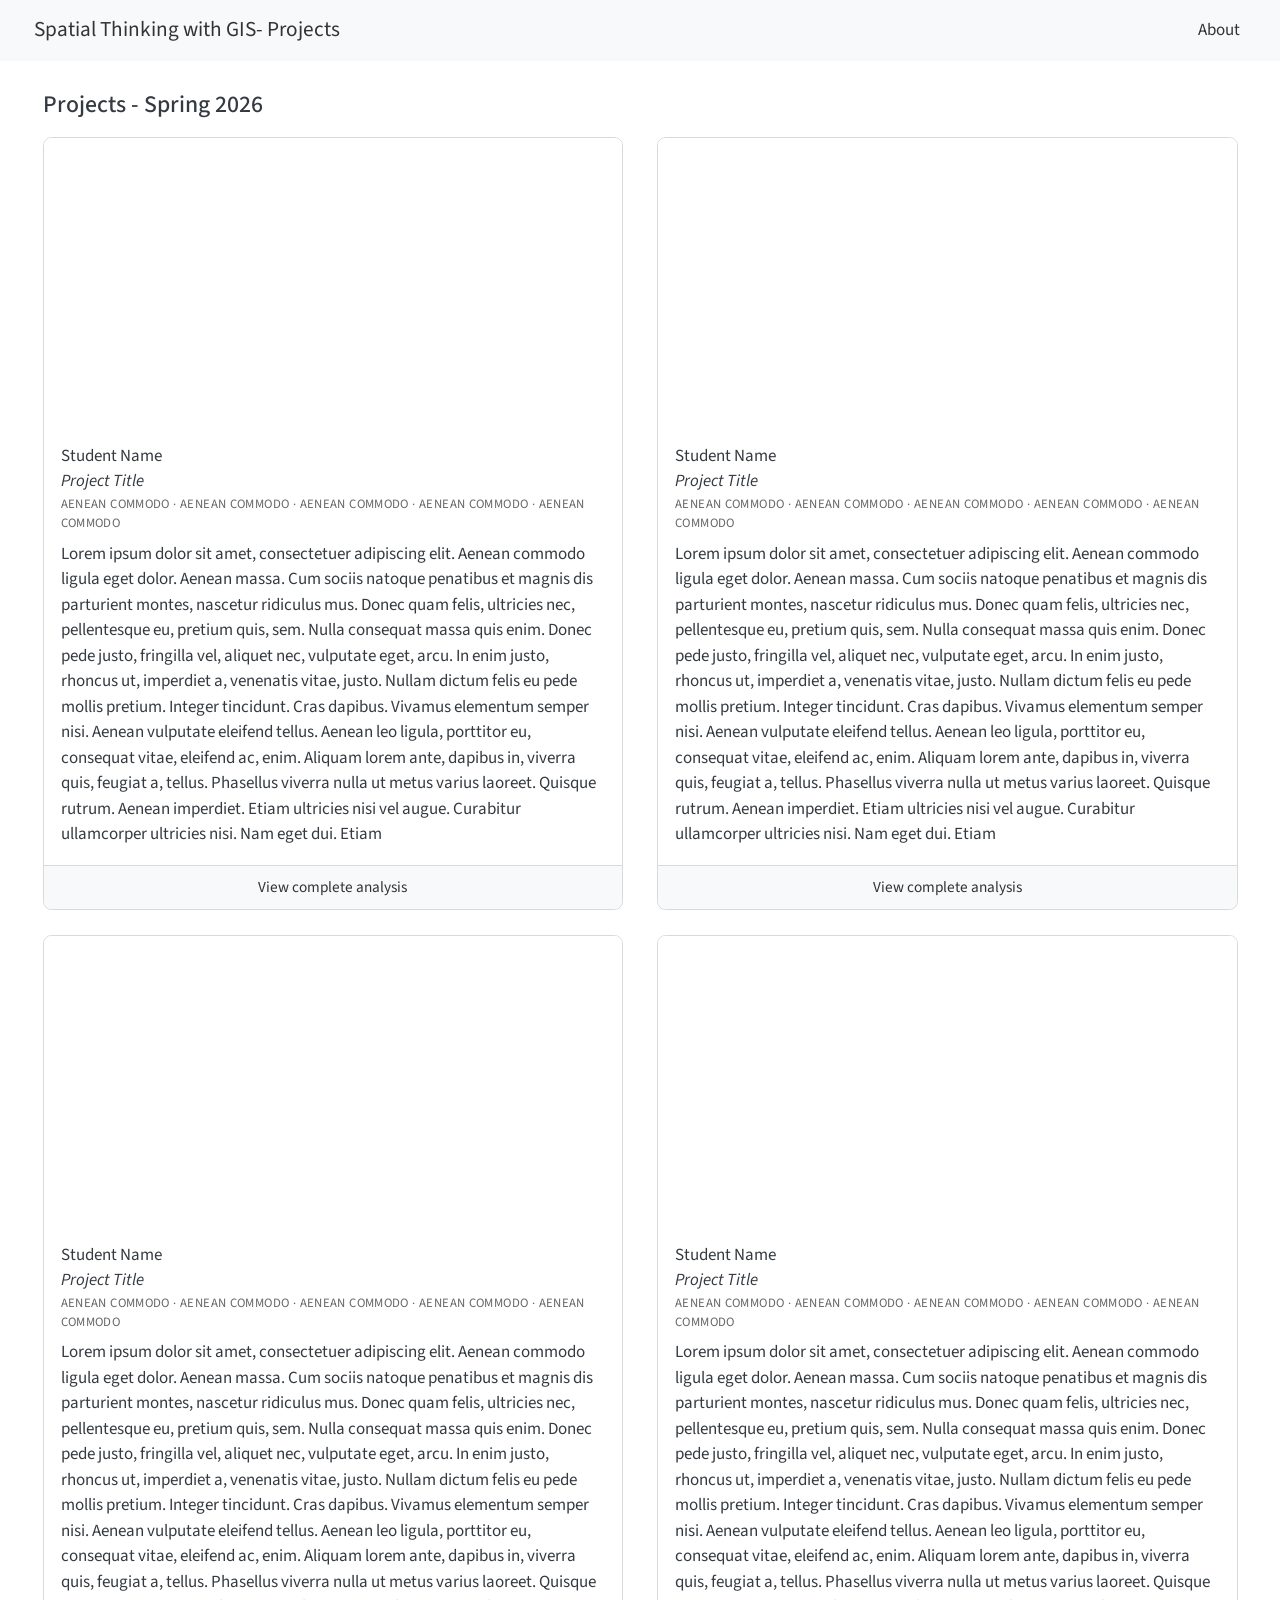
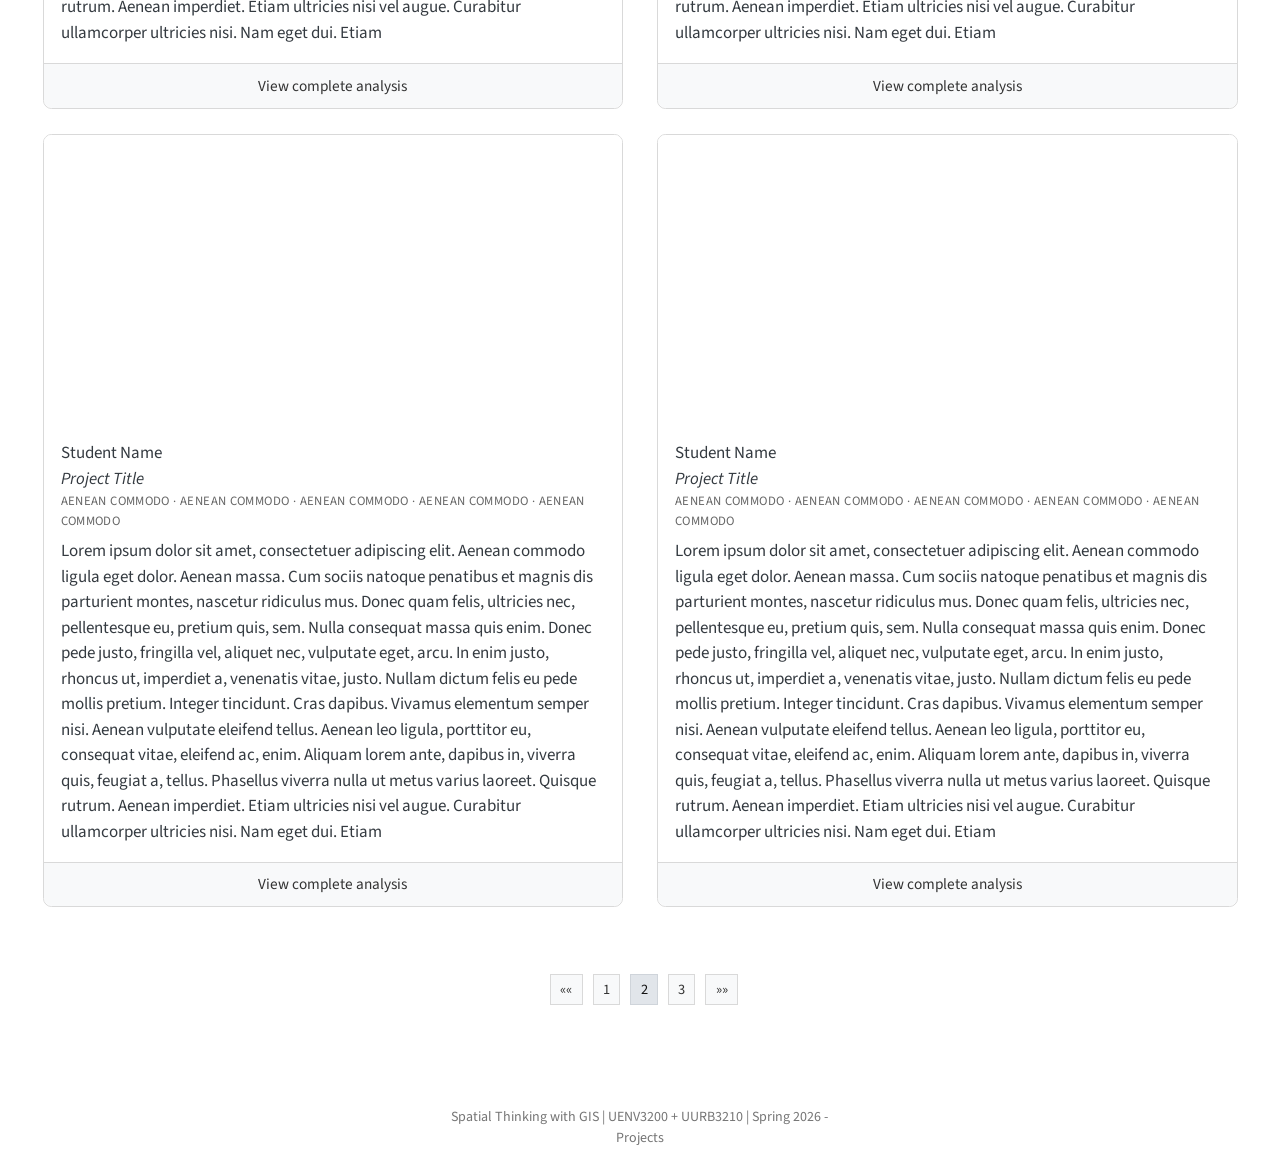
==== page2.html @ 27c15e5c "Add student project website and assets" ====
<!DOCTYPE html>
<html xmlns="http://www.w3.org/1999/xhtml" lang="en" xml:lang="en"><head>

<meta charset="utf-8">
<meta name="generator" content="quarto-1.8.25">

<meta name="viewport" content="width=device-width, initial-scale=1.0, user-scalable=yes">


<title>Projects - Spring 2026 – Spatial Thinking with GIS - Projects</title>
<style>
code{white-space: pre-wrap;}
span.smallcaps{font-variant: small-caps;}
div.columns{display: flex; gap: min(4vw, 1.5em);}
div.column{flex: auto; overflow-x: auto;}
div.hanging-indent{margin-left: 1.5em; text-indent: -1.5em;}
ul.task-list{list-style: none;}
ul.task-list li input[type="checkbox"] {
  width: 0.8em;
  margin: 0 0.8em 0.2em -1em; /* quarto-specific, see https://github.com/quarto-dev/quarto-cli/issues/4556 */ 
  vertical-align: middle;
}
</style>


<script src="site_libs/quarto-nav/quarto-nav.js"></script>
<script src="site_libs/quarto-nav/headroom.min.js"></script>
<script src="site_libs/clipboard/clipboard.min.js"></script>
<script src="site_libs/quarto-html/quarto.js" type="module"></script>
<script src="site_libs/quarto-html/tabsets/tabsets.js" type="module"></script>
<script src="site_libs/quarto-html/axe/axe-check.js" type="module"></script>
<script src="site_libs/quarto-html/popper.min.js"></script>
<script src="site_libs/quarto-html/tippy.umd.min.js"></script>
<link href="site_libs/quarto-html/tippy.css" rel="stylesheet">
<link href="site_libs/quarto-html/quarto-syntax-highlighting-7b89279ff1a6dce999919e0e67d4d9ec.css" rel="stylesheet" id="quarto-text-highlighting-styles">
<script src="site_libs/bootstrap/bootstrap.min.js"></script>
<link href="site_libs/bootstrap/bootstrap-icons.css" rel="stylesheet">
<link href="site_libs/bootstrap/bootstrap-366e102aa5eaf2e93cb30a6a8b98bb71.min.css" rel="stylesheet" append-hash="true" id="quarto-bootstrap" data-mode="light">
<script id="quarto-search-options" type="application/json">{
  "language": {
    "search-no-results-text": "No results",
    "search-matching-documents-text": "matching documents",
    "search-copy-link-title": "Copy link to search",
    "search-hide-matches-text": "Hide additional matches",
    "search-more-match-text": "more match in this document",
    "search-more-matches-text": "more matches in this document",
    "search-clear-button-title": "Clear",
    "search-text-placeholder": "",
    "search-detached-cancel-button-title": "Cancel",
    "search-submit-button-title": "Submit",
    "search-label": "Search"
  }
}</script>
<style>html{ scroll-behavior: smooth; }</style>


<link rel="stylesheet" href="styles.css">
</head>

<body class="nav-fixed quarto-light">

<div id="quarto-search-results"></div>
  <header id="quarto-header" class="headroom fixed-top">
    <nav class="navbar navbar-expand-lg " data-bs-theme="dark">
      <div class="navbar-container container-fluid">
      <div class="navbar-brand-container mx-auto">
    <a href="./index.html" class="navbar-brand navbar-brand-logo">
    </a>
    <a class="navbar-brand" href="./index.html">
    <span class="navbar-title">Spatial Thinking with GIS- Projects</span>
    </a>
  </div>
          <button class="navbar-toggler" type="button" data-bs-toggle="collapse" data-bs-target="#navbarCollapse" aria-controls="navbarCollapse" role="menu" aria-expanded="false" aria-label="Toggle navigation" onclick="if (window.quartoToggleHeadroom) { window.quartoToggleHeadroom(); }">
  <span class="navbar-toggler-icon"></span>
</button>
          <div class="collapse navbar-collapse" id="navbarCollapse">
            <ul class="navbar-nav navbar-nav-scroll me-auto">
</ul>
            <ul class="navbar-nav navbar-nav-scroll ms-auto">
  <li class="nav-item">
    <a class="nav-link" href="https://courses.newschool.edu/courses/UENV3200/"> 
<span class="menu-text">About</span></a>
  </li>  
</ul>
          </div> <!-- /navcollapse -->
            <div class="quarto-navbar-tools">
</div>
      </div> <!-- /container-fluid -->
    </nav>
</header>
<!-- content -->
<div id="quarto-content" class="quarto-container page-columns page-rows-contents page-layout-full page-navbar">
<!-- sidebar -->
<!-- margin-sidebar -->
    
<!-- main -->
<main class="content column-page" id="quarto-document-content">

<header id="title-block-header" class="quarto-title-block default">
<div class="quarto-title">
<h1 class="title">Projects - Spring 2026</h1>
</div>



<div class="quarto-title-meta column-page">

    
  
    
  </div>
  


</header>


<div class="projects-grid">
  <div class="row">

<div class="col-6">
  <div class="card">
    <img src="img/placeholder.png" class="card-img-top" alt="Project thumbnail">

<div class="card-body">
  <div class="card-header-text">
    <div class="card-student">Student Name</div>
    <div class="card-project-title">
      <em>Project Title</em>
    </div>
  </div>

  <!-- Micro-tags -->
  <div class="card-tags">
  Aenean commodo · Aenean commodo · Aenean commodo · Aenean commodo · Aenean commodo
  </div>

  <p class="card-text">
Lorem ipsum dolor sit amet, consectetuer adipiscing elit. Aenean commodo ligula eget dolor. Aenean massa. Cum sociis natoque penatibus et magnis dis parturient montes, nascetur ridiculus mus. Donec quam felis, ultricies nec, pellentesque eu, pretium quis, sem. Nulla consequat massa quis enim. Donec pede justo, fringilla vel, aliquet nec, vulputate eget, arcu. In enim justo, rhoncus ut, imperdiet a, venenatis vitae, justo. Nullam dictum felis eu pede mollis pretium. Integer tincidunt. Cras dapibus. Vivamus elementum semper nisi. Aenean vulputate eleifend tellus. Aenean leo ligula, porttitor eu, consequat vitae, eleifend ac, enim. Aliquam lorem ante, dapibus in, viverra quis, feugiat a, tellus. Phasellus viverra nulla ut metus varius laoreet. Quisque rutrum. Aenean imperdiet. Etiam ultricies nisi vel augue. Curabitur ullamcorper ultricies nisi. Nam eget dui. Etiam</p>
</div>

    <!-- Full-width bottom CTA -->
    <a class="card-cta" href="https://google.com/" target="_blank" rel="noopener">
      View complete analysis
    </a>
  </div>
</div>

<div class="col-6">
  <div class="card">
    <img src="img/placeholder.png" class="card-img-top" alt="Project thumbnail">

<div class="card-body">
  <div class="card-header-text">
    <div class="card-student">Student Name</div>
    <div class="card-project-title">
      <em>Project Title</em>
    </div>
  </div>

  <!-- Micro-tags -->
  <div class="card-tags">
  Aenean commodo · Aenean commodo · Aenean commodo · Aenean commodo · Aenean commodo
  </div>

  <p class="card-text">
Lorem ipsum dolor sit amet, consectetuer adipiscing elit. Aenean commodo ligula eget dolor. Aenean massa. Cum sociis natoque penatibus et magnis dis parturient montes, nascetur ridiculus mus. Donec quam felis, ultricies nec, pellentesque eu, pretium quis, sem. Nulla consequat massa quis enim. Donec pede justo, fringilla vel, aliquet nec, vulputate eget, arcu. In enim justo, rhoncus ut, imperdiet a, venenatis vitae, justo. Nullam dictum felis eu pede mollis pretium. Integer tincidunt. Cras dapibus. Vivamus elementum semper nisi. Aenean vulputate eleifend tellus. Aenean leo ligula, porttitor eu, consequat vitae, eleifend ac, enim. Aliquam lorem ante, dapibus in, viverra quis, feugiat a, tellus. Phasellus viverra nulla ut metus varius laoreet. Quisque rutrum. Aenean imperdiet. Etiam ultricies nisi vel augue. Curabitur ullamcorper ultricies nisi. Nam eget dui. Etiam</p>
</div>

    <!-- Full-width bottom CTA -->
    <a class="card-cta" href="https://google.com/" target="_blank" rel="noopener">
      View complete analysis
    </a>
  </div>
</div>

<div class="col-6">
  <div class="card">
    <img src="img/placeholder.png" class="card-img-top" alt="Project thumbnail">

<div class="card-body">
  <div class="card-header-text">
    <div class="card-student">Student Name</div>
    <div class="card-project-title">
      <em>Project Title</em>
    </div>
  </div>

  <!-- Micro-tags -->
  <div class="card-tags">
  Aenean commodo · Aenean commodo · Aenean commodo · Aenean commodo · Aenean commodo
  </div>

  <p class="card-text">
Lorem ipsum dolor sit amet, consectetuer adipiscing elit. Aenean commodo ligula eget dolor. Aenean massa. Cum sociis natoque penatibus et magnis dis parturient montes, nascetur ridiculus mus. Donec quam felis, ultricies nec, pellentesque eu, pretium quis, sem. Nulla consequat massa quis enim. Donec pede justo, fringilla vel, aliquet nec, vulputate eget, arcu. In enim justo, rhoncus ut, imperdiet a, venenatis vitae, justo. Nullam dictum felis eu pede mollis pretium. Integer tincidunt. Cras dapibus. Vivamus elementum semper nisi. Aenean vulputate eleifend tellus. Aenean leo ligula, porttitor eu, consequat vitae, eleifend ac, enim. Aliquam lorem ante, dapibus in, viverra quis, feugiat a, tellus. Phasellus viverra nulla ut metus varius laoreet. Quisque rutrum. Aenean imperdiet. Etiam ultricies nisi vel augue. Curabitur ullamcorper ultricies nisi. Nam eget dui. Etiam</p>
</div>

    <!-- Full-width bottom CTA -->
    <a class="card-cta" href="https://google.com/" target="_blank" rel="noopener">
      View complete analysis
    </a>
  </div>
</div>

<div class="col-6">
  <div class="card">
    <img src="img/placeholder.png" class="card-img-top" alt="Project thumbnail">

<div class="card-body">
  <div class="card-header-text">
    <div class="card-student">Student Name</div>
    <div class="card-project-title">
      <em>Project Title</em>
    </div>
  </div>

  <!-- Micro-tags -->
  <div class="card-tags">
  Aenean commodo · Aenean commodo · Aenean commodo · Aenean commodo · Aenean commodo
  </div>

  <p class="card-text">
Lorem ipsum dolor sit amet, consectetuer adipiscing elit. Aenean commodo ligula eget dolor. Aenean massa. Cum sociis natoque penatibus et magnis dis parturient montes, nascetur ridiculus mus. Donec quam felis, ultricies nec, pellentesque eu, pretium quis, sem. Nulla consequat massa quis enim. Donec pede justo, fringilla vel, aliquet nec, vulputate eget, arcu. In enim justo, rhoncus ut, imperdiet a, venenatis vitae, justo. Nullam dictum felis eu pede mollis pretium. Integer tincidunt. Cras dapibus. Vivamus elementum semper nisi. Aenean vulputate eleifend tellus. Aenean leo ligula, porttitor eu, consequat vitae, eleifend ac, enim. Aliquam lorem ante, dapibus in, viverra quis, feugiat a, tellus. Phasellus viverra nulla ut metus varius laoreet. Quisque rutrum. Aenean imperdiet. Etiam ultricies nisi vel augue. Curabitur ullamcorper ultricies nisi. Nam eget dui. Etiam</p>
</div>

    <!-- Full-width bottom CTA -->
    <a class="card-cta" href="https://google.com/" target="_blank" rel="noopener">
      View complete analysis
    </a>
  </div>
</div>

<div class="col-6">
  <div class="card">
    <img src="img/placeholder.png" class="card-img-top" alt="Project thumbnail">

<div class="card-body">
  <div class="card-header-text">
    <div class="card-student">Student Name</div>
    <div class="card-project-title">
      <em>Project Title</em>
    </div>
  </div>

  <!-- Micro-tags -->
  <div class="card-tags">
  Aenean commodo · Aenean commodo · Aenean commodo · Aenean commodo · Aenean commodo
  </div>

  <p class="card-text">
Lorem ipsum dolor sit amet, consectetuer adipiscing elit. Aenean commodo ligula eget dolor. Aenean massa. Cum sociis natoque penatibus et magnis dis parturient montes, nascetur ridiculus mus. Donec quam felis, ultricies nec, pellentesque eu, pretium quis, sem. Nulla consequat massa quis enim. Donec pede justo, fringilla vel, aliquet nec, vulputate eget, arcu. In enim justo, rhoncus ut, imperdiet a, venenatis vitae, justo. Nullam dictum felis eu pede mollis pretium. Integer tincidunt. Cras dapibus. Vivamus elementum semper nisi. Aenean vulputate eleifend tellus. Aenean leo ligula, porttitor eu, consequat vitae, eleifend ac, enim. Aliquam lorem ante, dapibus in, viverra quis, feugiat a, tellus. Phasellus viverra nulla ut metus varius laoreet. Quisque rutrum. Aenean imperdiet. Etiam ultricies nisi vel augue. Curabitur ullamcorper ultricies nisi. Nam eget dui. Etiam</p>
</div>

    <!-- Full-width bottom CTA -->
    <a class="card-cta" href="https://google.com/" target="_blank" rel="noopener">
      View complete analysis
    </a>
  </div>
</div>

<div class="col-6">
  <div class="card">
    <img src="img/placeholder.png" class="card-img-top" alt="Project thumbnail">

<div class="card-body">
  <div class="card-header-text">
    <div class="card-student">Student Name</div>
    <div class="card-project-title">
      <em>Project Title</em>
    </div>
  </div>

  <!-- Micro-tags -->
  <div class="card-tags">
  Aenean commodo · Aenean commodo · Aenean commodo · Aenean commodo · Aenean commodo
  </div>

  <p class="card-text">
Lorem ipsum dolor sit amet, consectetuer adipiscing elit. Aenean commodo ligula eget dolor. Aenean massa. Cum sociis natoque penatibus et magnis dis parturient montes, nascetur ridiculus mus. Donec quam felis, ultricies nec, pellentesque eu, pretium quis, sem. Nulla consequat massa quis enim. Donec pede justo, fringilla vel, aliquet nec, vulputate eget, arcu. In enim justo, rhoncus ut, imperdiet a, venenatis vitae, justo. Nullam dictum felis eu pede mollis pretium. Integer tincidunt. Cras dapibus. Vivamus elementum semper nisi. Aenean vulputate eleifend tellus. Aenean leo ligula, porttitor eu, consequat vitae, eleifend ac, enim. Aliquam lorem ante, dapibus in, viverra quis, feugiat a, tellus. Phasellus viverra nulla ut metus varius laoreet. Quisque rutrum. Aenean imperdiet. Etiam ultricies nisi vel augue. Curabitur ullamcorper ultricies nisi. Nam eget dui. Etiam</p>
</div>

    <!-- Full-width bottom CTA -->
    <a class="card-cta" href="https://google.com/" target="_blank" rel="noopener">
      View complete analysis
    </a>
  </div>
</div>

  </div>
</div>

<div class="pagination-wrap">
  <nav aria-label="Projects pages">
    <ul class="pagination pagination-sm">
      <li class="page-item">
        <a class="page-link" href="index.html">««</a>
      </li>
      <li class="page-item">
        <a class="page-link" href="index.html">1</a>
      </li>
      <li class="page-item active">
        <span class="page-link">2</span>
      </li>
      <li class="page-item">
        <a class="page-link" href="page3.html">3</a>
      </li>
      <li class="page-item">
        <a class="page-link" href="page3.html">»»</a>
      </li>
    </ul>
  </nav>
</div>





</main> <!-- /main -->
<script id="quarto-html-after-body" type="application/javascript">
  window.document.addEventListener("DOMContentLoaded", function (event) {
    const isCodeAnnotation = (el) => {
      for (const clz of el.classList) {
        if (clz.startsWith('code-annotation-')) {                     
          return true;
        }
      }
      return false;
    }
    const onCopySuccess = function(e) {
      // button target
      const button = e.trigger;
      // don't keep focus
      button.blur();
      // flash "checked"
      button.classList.add('code-copy-button-checked');
      var currentTitle = button.getAttribute("title");
      button.setAttribute("title", "Copied!");
      let tooltip;
      if (window.bootstrap) {
        button.setAttribute("data-bs-toggle", "tooltip");
        button.setAttribute("data-bs-placement", "left");
        button.setAttribute("data-bs-title", "Copied!");
        tooltip = new bootstrap.Tooltip(button, 
          { trigger: "manual", 
            customClass: "code-copy-button-tooltip",
            offset: [0, -8]});
        tooltip.show();    
      }
      setTimeout(function() {
        if (tooltip) {
          tooltip.hide();
          button.removeAttribute("data-bs-title");
          button.removeAttribute("data-bs-toggle");
          button.removeAttribute("data-bs-placement");
        }
        button.setAttribute("title", currentTitle);
        button.classList.remove('code-copy-button-checked');
      }, 1000);
      // clear code selection
      e.clearSelection();
    }
    const getTextToCopy = function(trigger) {
      const outerScaffold = trigger.parentElement.cloneNode(true);
      const codeEl = outerScaffold.querySelector('code');
      for (const childEl of codeEl.children) {
        if (isCodeAnnotation(childEl)) {
          childEl.remove();
        }
      }
      return codeEl.innerText;
    }
    const clipboard = new window.ClipboardJS('.code-copy-button:not([data-in-quarto-modal])', {
      text: getTextToCopy
    });
    clipboard.on('success', onCopySuccess);
    if (window.document.getElementById('quarto-embedded-source-code-modal')) {
      const clipboardModal = new window.ClipboardJS('.code-copy-button[data-in-quarto-modal]', {
        text: getTextToCopy,
        container: window.document.getElementById('quarto-embedded-source-code-modal')
      });
      clipboardModal.on('success', onCopySuccess);
    }
      var localhostRegex = new RegExp(/^(?:http|https):\/\/localhost\:?[0-9]*\//);
      var mailtoRegex = new RegExp(/^mailto:/);
        var filterRegex = new RegExp('/' + window.location.host + '/');
      var isInternal = (href) => {
          return filterRegex.test(href) || localhostRegex.test(href) || mailtoRegex.test(href);
      }
      // Inspect non-navigation links and adorn them if external
     var links = window.document.querySelectorAll('a[href]:not(.nav-link):not(.navbar-brand):not(.toc-action):not(.sidebar-link):not(.sidebar-item-toggle):not(.pagination-link):not(.no-external):not([aria-hidden]):not(.dropdown-item):not(.quarto-navigation-tool):not(.about-link)');
      for (var i=0; i<links.length; i++) {
        const link = links[i];
        if (!isInternal(link.href)) {
          // undo the damage that might have been done by quarto-nav.js in the case of
          // links that we want to consider external
          if (link.dataset.originalHref !== undefined) {
            link.href = link.dataset.originalHref;
          }
        }
      }
    function tippyHover(el, contentFn, onTriggerFn, onUntriggerFn) {
      const config = {
        allowHTML: true,
        maxWidth: 500,
        delay: 100,
        arrow: false,
        appendTo: function(el) {
            return el.parentElement;
        },
        interactive: true,
        interactiveBorder: 10,
        theme: 'quarto',
        placement: 'bottom-start',
      };
      if (contentFn) {
        config.content = contentFn;
      }
      if (onTriggerFn) {
        config.onTrigger = onTriggerFn;
      }
      if (onUntriggerFn) {
        config.onUntrigger = onUntriggerFn;
      }
      window.tippy(el, config); 
    }
    const noterefs = window.document.querySelectorAll('a[role="doc-noteref"]');
    for (var i=0; i<noterefs.length; i++) {
      const ref = noterefs[i];
      tippyHover(ref, function() {
        // use id or data attribute instead here
        let href = ref.getAttribute('data-footnote-href') || ref.getAttribute('href');
        try { href = new URL(href).hash; } catch {}
        const id = href.replace(/^#\/?/, "");
        const note = window.document.getElementById(id);
        if (note) {
          return note.innerHTML;
        } else {
          return "";
        }
      });
    }
    const xrefs = window.document.querySelectorAll('a.quarto-xref');
    const processXRef = (id, note) => {
      // Strip column container classes
      const stripColumnClz = (el) => {
        el.classList.remove("page-full", "page-columns");
        if (el.children) {
          for (const child of el.children) {
            stripColumnClz(child);
          }
        }
      }
      stripColumnClz(note)
      if (id === null || id.startsWith('sec-')) {
        // Special case sections, only their first couple elements
        const container = document.createElement("div");
        if (note.children && note.children.length > 2) {
          container.appendChild(note.children[0].cloneNode(true));
          for (let i = 1; i < note.children.length; i++) {
            const child = note.children[i];
            if (child.tagName === "P" && child.innerText === "") {
              continue;
            } else {
              container.appendChild(child.cloneNode(true));
              break;
            }
          }
          if (window.Quarto?.typesetMath) {
            window.Quarto.typesetMath(container);
          }
          return container.innerHTML
        } else {
          if (window.Quarto?.typesetMath) {
            window.Quarto.typesetMath(note);
          }
          return note.innerHTML;
        }
      } else {
        // Remove any anchor links if they are present
        const anchorLink = note.querySelector('a.anchorjs-link');
        if (anchorLink) {
          anchorLink.remove();
        }
        if (window.Quarto?.typesetMath) {
          window.Quarto.typesetMath(note);
        }
        if (note.classList.contains("callout")) {
          return note.outerHTML;
        } else {
          return note.innerHTML;
        }
      }
    }
    for (var i=0; i<xrefs.length; i++) {
      const xref = xrefs[i];
      tippyHover(xref, undefined, function(instance) {
        instance.disable();
        let url = xref.getAttribute('href');
        let hash = undefined; 
        if (url.startsWith('#')) {
          hash = url;
        } else {
          try { hash = new URL(url).hash; } catch {}
        }
        if (hash) {
          const id = hash.replace(/^#\/?/, "");
          const note = window.document.getElementById(id);
          if (note !== null) {
            try {
              const html = processXRef(id, note.cloneNode(true));
              instance.setContent(html);
            } finally {
              instance.enable();
              instance.show();
            }
          } else {
            // See if we can fetch this
            fetch(url.split('#')[0])
            .then(res => res.text())
            .then(html => {
              const parser = new DOMParser();
              const htmlDoc = parser.parseFromString(html, "text/html");
              const note = htmlDoc.getElementById(id);
              if (note !== null) {
                const html = processXRef(id, note);
                instance.setContent(html);
              } 
            }).finally(() => {
              instance.enable();
              instance.show();
            });
          }
        } else {
          // See if we can fetch a full url (with no hash to target)
          // This is a special case and we should probably do some content thinning / targeting
          fetch(url)
          .then(res => res.text())
          .then(html => {
            const parser = new DOMParser();
            const htmlDoc = parser.parseFromString(html, "text/html");
            const note = htmlDoc.querySelector('main.content');
            if (note !== null) {
              // This should only happen for chapter cross references
              // (since there is no id in the URL)
              // remove the first header
              if (note.children.length > 0 && note.children[0].tagName === "HEADER") {
                note.children[0].remove();
              }
              const html = processXRef(null, note);
              instance.setContent(html);
            } 
          }).finally(() => {
            instance.enable();
            instance.show();
          });
        }
      }, function(instance) {
      });
    }
        let selectedAnnoteEl;
        const selectorForAnnotation = ( cell, annotation) => {
          let cellAttr = 'data-code-cell="' + cell + '"';
          let lineAttr = 'data-code-annotation="' +  annotation + '"';
          const selector = 'span[' + cellAttr + '][' + lineAttr + ']';
          return selector;
        }
        const selectCodeLines = (annoteEl) => {
          const doc = window.document;
          const targetCell = annoteEl.getAttribute("data-target-cell");
          const targetAnnotation = annoteEl.getAttribute("data-target-annotation");
          const annoteSpan = window.document.querySelector(selectorForAnnotation(targetCell, targetAnnotation));
          const lines = annoteSpan.getAttribute("data-code-lines").split(",");
          const lineIds = lines.map((line) => {
            return targetCell + "-" + line;
          })
          let top = null;
          let height = null;
          let parent = null;
          if (lineIds.length > 0) {
              //compute the position of the single el (top and bottom and make a div)
              const el = window.document.getElementById(lineIds[0]);
              top = el.offsetTop;
              height = el.offsetHeight;
              parent = el.parentElement.parentElement;
            if (lineIds.length > 1) {
              const lastEl = window.document.getElementById(lineIds[lineIds.length - 1]);
              const bottom = lastEl.offsetTop + lastEl.offsetHeight;
              height = bottom - top;
            }
            if (top !== null && height !== null && parent !== null) {
              // cook up a div (if necessary) and position it 
              let div = window.document.getElementById("code-annotation-line-highlight");
              if (div === null) {
                div = window.document.createElement("div");
                div.setAttribute("id", "code-annotation-line-highlight");
                div.style.position = 'absolute';
                parent.appendChild(div);
              }
              div.style.top = top - 2 + "px";
              div.style.height = height + 4 + "px";
              div.style.left = 0;
              let gutterDiv = window.document.getElementById("code-annotation-line-highlight-gutter");
              if (gutterDiv === null) {
                gutterDiv = window.document.createElement("div");
                gutterDiv.setAttribute("id", "code-annotation-line-highlight-gutter");
                gutterDiv.style.position = 'absolute';
                const codeCell = window.document.getElementById(targetCell);
                const gutter = codeCell.querySelector('.code-annotation-gutter');
                gutter.appendChild(gutterDiv);
              }
              gutterDiv.style.top = top - 2 + "px";
              gutterDiv.style.height = height + 4 + "px";
            }
            selectedAnnoteEl = annoteEl;
          }
        };
        const unselectCodeLines = () => {
          const elementsIds = ["code-annotation-line-highlight", "code-annotation-line-highlight-gutter"];
          elementsIds.forEach((elId) => {
            const div = window.document.getElementById(elId);
            if (div) {
              div.remove();
            }
          });
          selectedAnnoteEl = undefined;
        };
          // Handle positioning of the toggle
      window.addEventListener(
        "resize",
        throttle(() => {
          elRect = undefined;
          if (selectedAnnoteEl) {
            selectCodeLines(selectedAnnoteEl);
          }
        }, 10)
      );
      function throttle(fn, ms) {
      let throttle = false;
      let timer;
        return (...args) => {
          if(!throttle) { // first call gets through
              fn.apply(this, args);
              throttle = true;
          } else { // all the others get throttled
              if(timer) clearTimeout(timer); // cancel #2
              timer = setTimeout(() => {
                fn.apply(this, args);
                timer = throttle = false;
              }, ms);
          }
        };
      }
        // Attach click handler to the DT
        const annoteDls = window.document.querySelectorAll('dt[data-target-cell]');
        for (const annoteDlNode of annoteDls) {
          annoteDlNode.addEventListener('click', (event) => {
            const clickedEl = event.target;
            if (clickedEl !== selectedAnnoteEl) {
              unselectCodeLines();
              const activeEl = window.document.querySelector('dt[data-target-cell].code-annotation-active');
              if (activeEl) {
                activeEl.classList.remove('code-annotation-active');
              }
              selectCodeLines(clickedEl);
              clickedEl.classList.add('code-annotation-active');
            } else {
              // Unselect the line
              unselectCodeLines();
              clickedEl.classList.remove('code-annotation-active');
            }
          });
        }
    const findCites = (el) => {
      const parentEl = el.parentElement;
      if (parentEl) {
        const cites = parentEl.dataset.cites;
        if (cites) {
          return {
            el,
            cites: cites.split(' ')
          };
        } else {
          return findCites(el.parentElement)
        }
      } else {
        return undefined;
      }
    };
    var bibliorefs = window.document.querySelectorAll('a[role="doc-biblioref"]');
    for (var i=0; i<bibliorefs.length; i++) {
      const ref = bibliorefs[i];
      const citeInfo = findCites(ref);
      if (citeInfo) {
        tippyHover(citeInfo.el, function() {
          var popup = window.document.createElement('div');
          citeInfo.cites.forEach(function(cite) {
            var citeDiv = window.document.createElement('div');
            citeDiv.classList.add('hanging-indent');
            citeDiv.classList.add('csl-entry');
            var biblioDiv = window.document.getElementById('ref-' + cite);
            if (biblioDiv) {
              citeDiv.innerHTML = biblioDiv.innerHTML;
            }
            popup.appendChild(citeDiv);
          });
          return popup.innerHTML;
        });
      }
    }
  });
  </script>
</div> <!-- /content -->
<footer class="footer">
  <div class="nav-footer">
    <div class="nav-footer-left">
      &nbsp;
    </div>   
    <div class="nav-footer-center">
<p>Spatial Thinking with GIS | UENV3200 + UURB3210 | Spring 2026 - Projects</p>
</div>
    <div class="nav-footer-right">
      &nbsp;
    </div>
  </div>
</footer>




<script src="site_libs/quarto-html/zenscroll-min.js"></script>
</body></html>
---- site_libs/quarto-html/tippy.css ----
.tippy-box[data-animation=fade][data-state=hidden]{opacity:0}[data-tippy-root]{max-width:calc(100vw - 10px)}.tippy-box{position:relative;background-color:#333;color:#fff;border-radius:4px;font-size:14px;line-height:1.4;white-space:normal;outline:0;transition-property:transform,visibility,opacity}.tippy-box[data-placement^=top]>.tippy-arrow{bottom:0}.tippy-box[data-placement^=top]>.tippy-arrow:before{bottom:-7px;left:0;border-width:8px 8px 0;border-top-color:initial;transform-origin:center top}.tippy-box[data-placement^=bottom]>.tippy-arrow{top:0}.tippy-box[data-placement^=bottom]>.tippy-arrow:before{top:-7px;left:0;border-width:0 8px 8px;border-bottom-color:initial;transform-origin:center bottom}.tippy-box[data-placement^=left]>.tippy-arrow{right:0}.tippy-box[data-placement^=left]>.tippy-arrow:before{border-width:8px 0 8px 8px;border-left-color:initial;right:-7px;transform-origin:center left}.tippy-box[data-placement^=right]>.tippy-arrow{left:0}.tippy-box[data-placement^=right]>.tippy-arrow:before{left:-7px;border-width:8px 8px 8px 0;border-right-color:initial;transform-origin:center right}.tippy-box[data-inertia][data-state=visible]{transition-timing-function:cubic-bezier(.54,1.5,.38,1.11)}.tippy-arrow{width:16px;height:16px;color:#333}.tippy-arrow:before{content:"";position:absolute;border-color:transparent;border-style:solid}.tippy-content{position:relative;padding:5px 9px;z-index:1}
---- site_libs/quarto-html/quarto-syntax-highlighting-7b89279ff1a6dce999919e0e67d4d9ec.css ----
/* quarto syntax highlight colors */
:root {
  --quarto-hl-ot-color: #003B4F;
  --quarto-hl-at-color: #657422;
  --quarto-hl-ss-color: #20794D;
  --quarto-hl-an-color: #5E5E5E;
  --quarto-hl-fu-color: #4758AB;
  --quarto-hl-st-color: #20794D;
  --quarto-hl-cf-color: #003B4F;
  --quarto-hl-op-color: #5E5E5E;
  --quarto-hl-er-color: #AD0000;
  --quarto-hl-bn-color: #AD0000;
  --quarto-hl-al-color: #AD0000;
  --quarto-hl-va-color: #111111;
  --quarto-hl-bu-color: inherit;
  --quarto-hl-ex-color: inherit;
  --quarto-hl-pp-color: #AD0000;
  --quarto-hl-in-color: #5E5E5E;
  --quarto-hl-vs-color: #20794D;
  --quarto-hl-wa-color: #5E5E5E;
  --quarto-hl-do-color: #5E5E5E;
  --quarto-hl-im-color: #00769E;
  --quarto-hl-ch-color: #20794D;
  --quarto-hl-dt-color: #AD0000;
  --quarto-hl-fl-color: #AD0000;
  --quarto-hl-co-color: #5E5E5E;
  --quarto-hl-cv-color: #5E5E5E;
  --quarto-hl-cn-color: #8f5902;
  --quarto-hl-sc-color: #5E5E5E;
  --quarto-hl-dv-color: #AD0000;
  --quarto-hl-kw-color: #003B4F;
}

/* other quarto variables */
:root {
  --quarto-font-monospace: SFMono-Regular, Menlo, Monaco, Consolas, "Liberation Mono", "Courier New", monospace;
}

/* syntax highlight based on Pandoc's rules */
pre > code.sourceCode > span {
  color: #003B4F;
}

code.sourceCode > span {
  color: #003B4F;
}

div.sourceCode,
div.sourceCode pre.sourceCode {
  color: #003B4F;
}

/* Normal */
code span {
  color: #003B4F;
}

/* Alert */
code span.al {
  color: #AD0000;
  font-style: inherit;
}

/* Annotation */
code span.an {
  color: #5E5E5E;
  font-style: inherit;
}

/* Attribute */
code span.at {
  color: #657422;
  font-style: inherit;
}

/* BaseN */
code span.bn {
  color: #AD0000;
  font-style: inherit;
}

/* BuiltIn */
code span.bu {
  font-style: inherit;
}

/* ControlFlow */
code span.cf {
  color: #003B4F;
  font-weight: bold;
  font-style: inherit;
}

/* Char */
code span.ch {
  color: #20794D;
  font-style: inherit;
}

/* Constant */
code span.cn {
  color: #8f5902;
  font-style: inherit;
}

/* Comment */
code span.co {
  color: #5E5E5E;
  font-style: inherit;
}

/* CommentVar */
code span.cv {
  color: #5E5E5E;
  font-style: italic;
}

/* Documentation */
code span.do {
  color: #5E5E5E;
  font-style: italic;
}

/* DataType */
code span.dt {
  color: #AD0000;
  font-style: inherit;
}

/* DecVal */
code span.dv {
  color: #AD0000;
  font-style: inherit;
}

/* Error */
code span.er {
  color: #AD0000;
  font-style: inherit;
}

/* Extension */
code span.ex {
  font-style: inherit;
}

/* Float */
code span.fl {
  color: #AD0000;
  font-style: inherit;
}

/* Function */
code span.fu {
  color: #4758AB;
  font-style: inherit;
}

/* Import */
code span.im {
  color: #00769E;
  font-style: inherit;
}

/* Information */
code span.in {
  color: #5E5E5E;
  font-style: inherit;
}

/* Keyword */
code span.kw {
  color: #003B4F;
  font-weight: bold;
  font-style: inherit;
}

/* Operator */
code span.op {
  color: #5E5E5E;
  font-style: inherit;
}

/* Other */
code span.ot {
  color: #003B4F;
  font-style: inherit;
}

/* Preprocessor */
code span.pp {
  color: #AD0000;
  font-style: inherit;
}

/* SpecialChar */
code span.sc {
  color: #5E5E5E;
  font-style: inherit;
}

/* SpecialString */
code span.ss {
  color: #20794D;
  font-style: inherit;
}

/* String */
code span.st {
  color: #20794D;
  font-style: inherit;
}

/* Variable */
code span.va {
  color: #111111;
  font-style: inherit;
}

/* VerbatimString */
code span.vs {
  color: #20794D;
  font-style: inherit;
}

/* Warning */
code span.wa {
  color: #5E5E5E;
  font-style: italic;
}

.prevent-inlining {
  content: "</";
}

/*# sourceMappingURL=3944bc705cfaf4c80e56f77c5205168a.css.map */
---- styles.css ----
/* Micro-tag line under title */
.projects-grid .card-tags {
  font-size: 0.75rem;
  letter-spacing: 0.03em;
  text-transform: uppercase;
  color: #666;
  margin-bottom: 0.5rem;
}

/* Bottom CTA — match navbar bg-light exactly */
.projects-grid .card-cta {
  background-color: #f8f9fa; /* Bootstrap bg-light */
  color: #333 !important;

  display: block;
  width: 100%;
  text-align: center;
  text-decoration: none;

  padding: 0.6rem 0.75rem;
  font-size: 0.9rem;

  border-top: 1px solid #d9d9d9;
  border-bottom-left-radius: 0.5rem;
  border-bottom-right-radius: 0.5rem;

  margin-top: auto; /* pin CTA to bottom of flex card */
}

.projects-grid .card-cta:hover {
  background-color: #eceff1; /* subtle darker hover */
}

/* Card styling + prevent ballooning (flex column layout) */
.projects-grid .card {
  overflow: hidden; /* keeps rounded corners continuous */
  border: 1px solid #d9d9d9;
  border-radius: 0.5rem;

  display: flex;
  flex-direction: column;
  height: 100%;
}

/* Ensure image is consistent + doesn't add inline spacing */
.projects-grid .card-img-top {
  width: 100%;
  aspect-ratio: 2 / 1;  /* matches 900×450 */
  height: auto;
  object-fit: cover;
  display: block;
}

/* Allow body to expand; CTA stays pinned */
.projects-grid .card-body {
  flex: 1 1 auto;
}

/* Global link color: dark gray */
a, a:visited, a:hover, a:active { color: #333; }

/* Navbar link color */
.navbar a { color: #333 !important; }

/* Two-column layout on desktop/tablet (your existing approach) */
.projects-grid .row {
  display: flex;
  flex-wrap: wrap;
  margin-left: -1rem;
  margin-right: -1rem;
}

.projects-grid .col-6 {
  width: 50%;
  padding-left: 1rem;
  padding-right: 1rem;
  margin-bottom: 1.5rem;
}

/* MOBILE ONLY: collapse to 1 column cleanly (no squish, no negative-margin gutter hack) */
@media (max-width: 767.98px) {
  .projects-grid .col-6 {
    width: 100% !important;
    padding-left: 0 !important;
    padding-right: 0 !important;
  }
  .projects-grid .row {
    margin-left: 0 !important;
    margin-right: 0 !important;
  }
}

/* Buttons (legacy—safe to keep if any remain elsewhere) */
.btn-primary {
  background-color: #333 !important;
  border-color: #333 !important;
  color: #fff !important;
}
.btn-primary:hover {
  background-color: #1f1f1f !important;
  border-color: #1f1f1f !important;
}
.btn-outline-dark {
  border-color: #666 !important;
  color: #333 !important;
}
.btn-outline-dark:hover { background-color: #eee !important; }

/* PAGINATION — centered, smaller */
.pagination-wrap {
  width: 100%;
  margin: 2rem 0 1rem 0;
  text-align: center; /* fallback */
}

.pagination-wrap nav {
  width: 100%;
  display: flex;
  justify-content: center;
}

.pagination {
  width: fit-content;
  margin: 0 auto !important;
  font-size: 0.85rem;
}

/* Pagination — match ribbon gray */
.pagination .page-link {
  background-color: #f8f9fa; /* same as navbar + CTA */
  color: #333;
  border: 1px solid #d9d9d9;

  padding: 0.2rem 0.55rem;
  font-size: 0.85rem;
}

.pagination .page-link:hover {
  background-color: #eceff1;
  color: #111;
}

/* Active page */
.pagination .page-item.active .page-link {
  background-color: #e1e5ea;
  border-color: #cfd4da;
  color: #111;
}

/* Disabled */
.pagination .page-item.disabled .page-link {
  background-color: #f8f9fa;
  color: #999;
  border-color: #e0e0e0;
}

/* Title alignment + catalog scale */
.quarto-title-block,
.quarto-title-block .quarto-title,
.quarto-title-block .quarto-title-banner {
  margin-left: 0 !important;
  padding-left: 0 !important;
}

.quarto-title-block h1.title,
.quarto-title-block .title {
  margin-left: 0 !important;
  padding-left: 0 !important;
  font-size: 1.4rem;
  font-weight: 500;
}

/* Align title with first card column content */
.quarto-title-block {
  padding-left: 1rem !important;
  padding-right: 1rem !important;
}
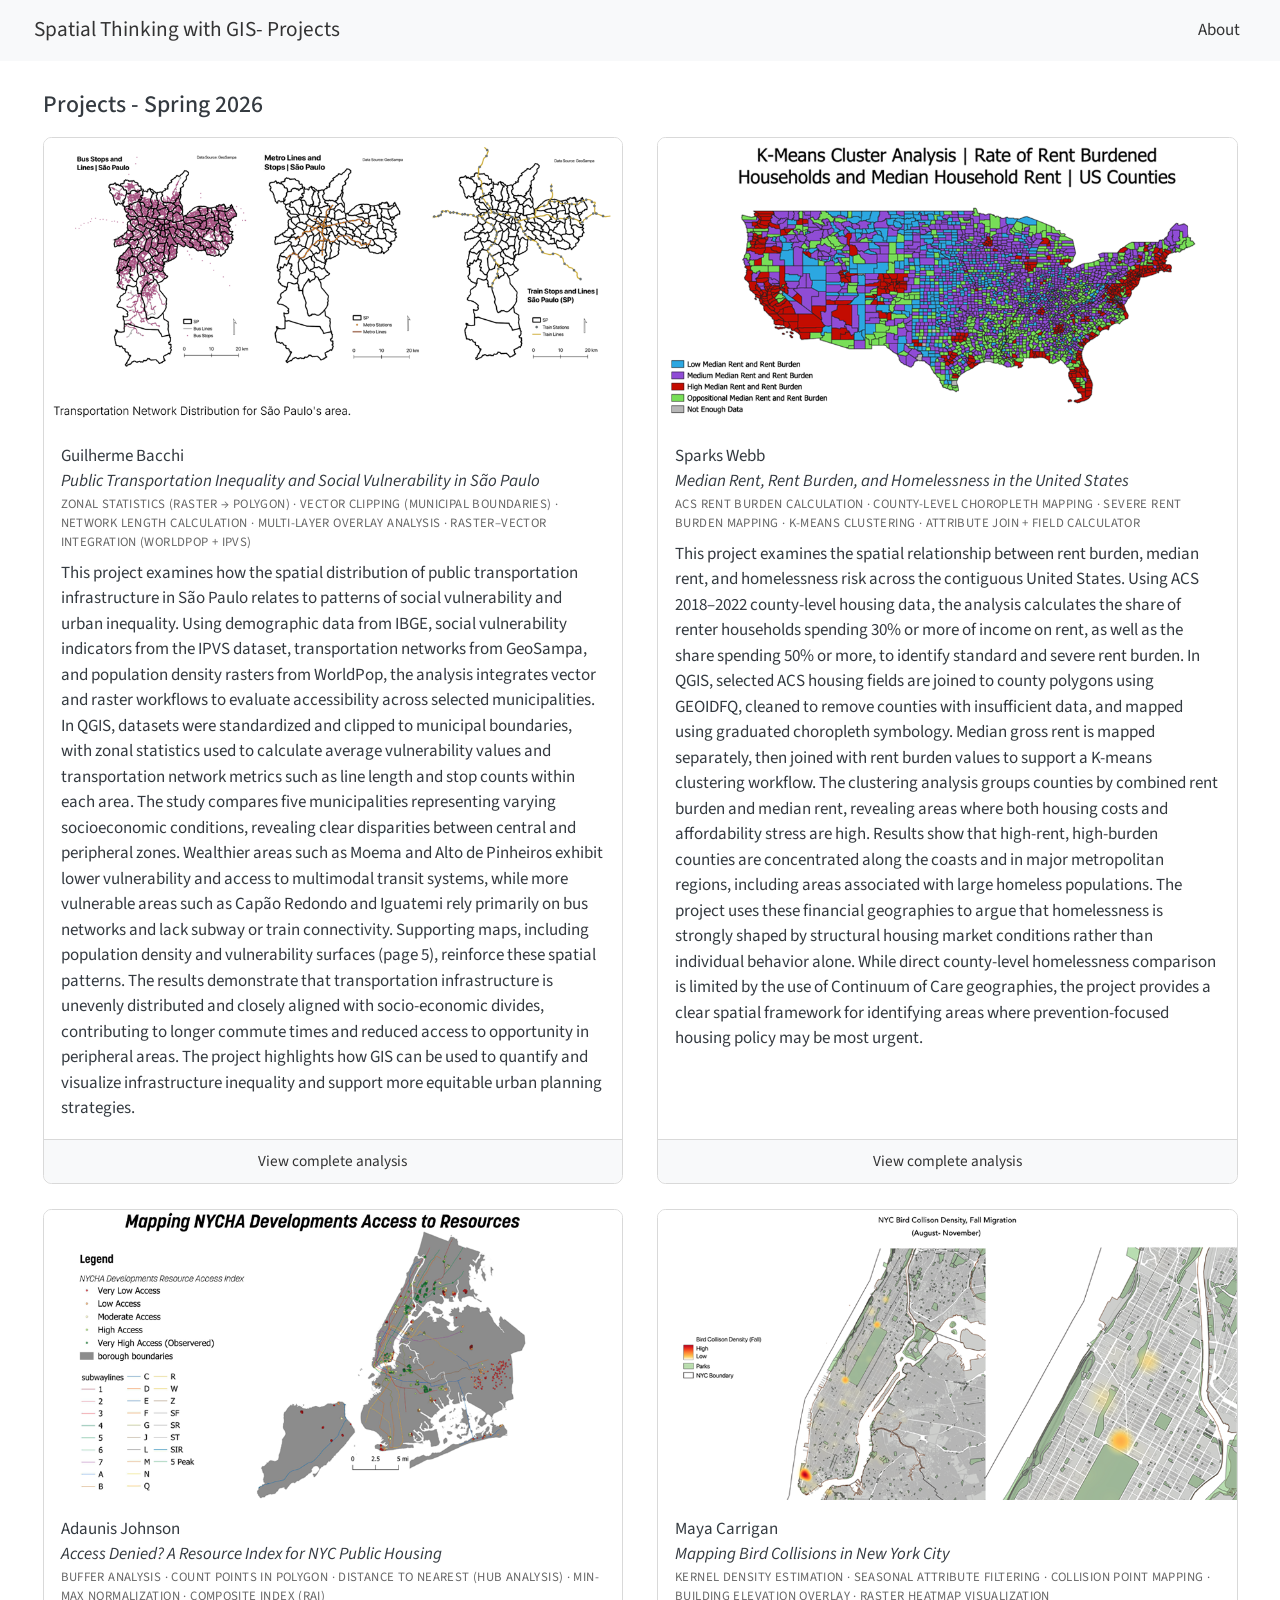
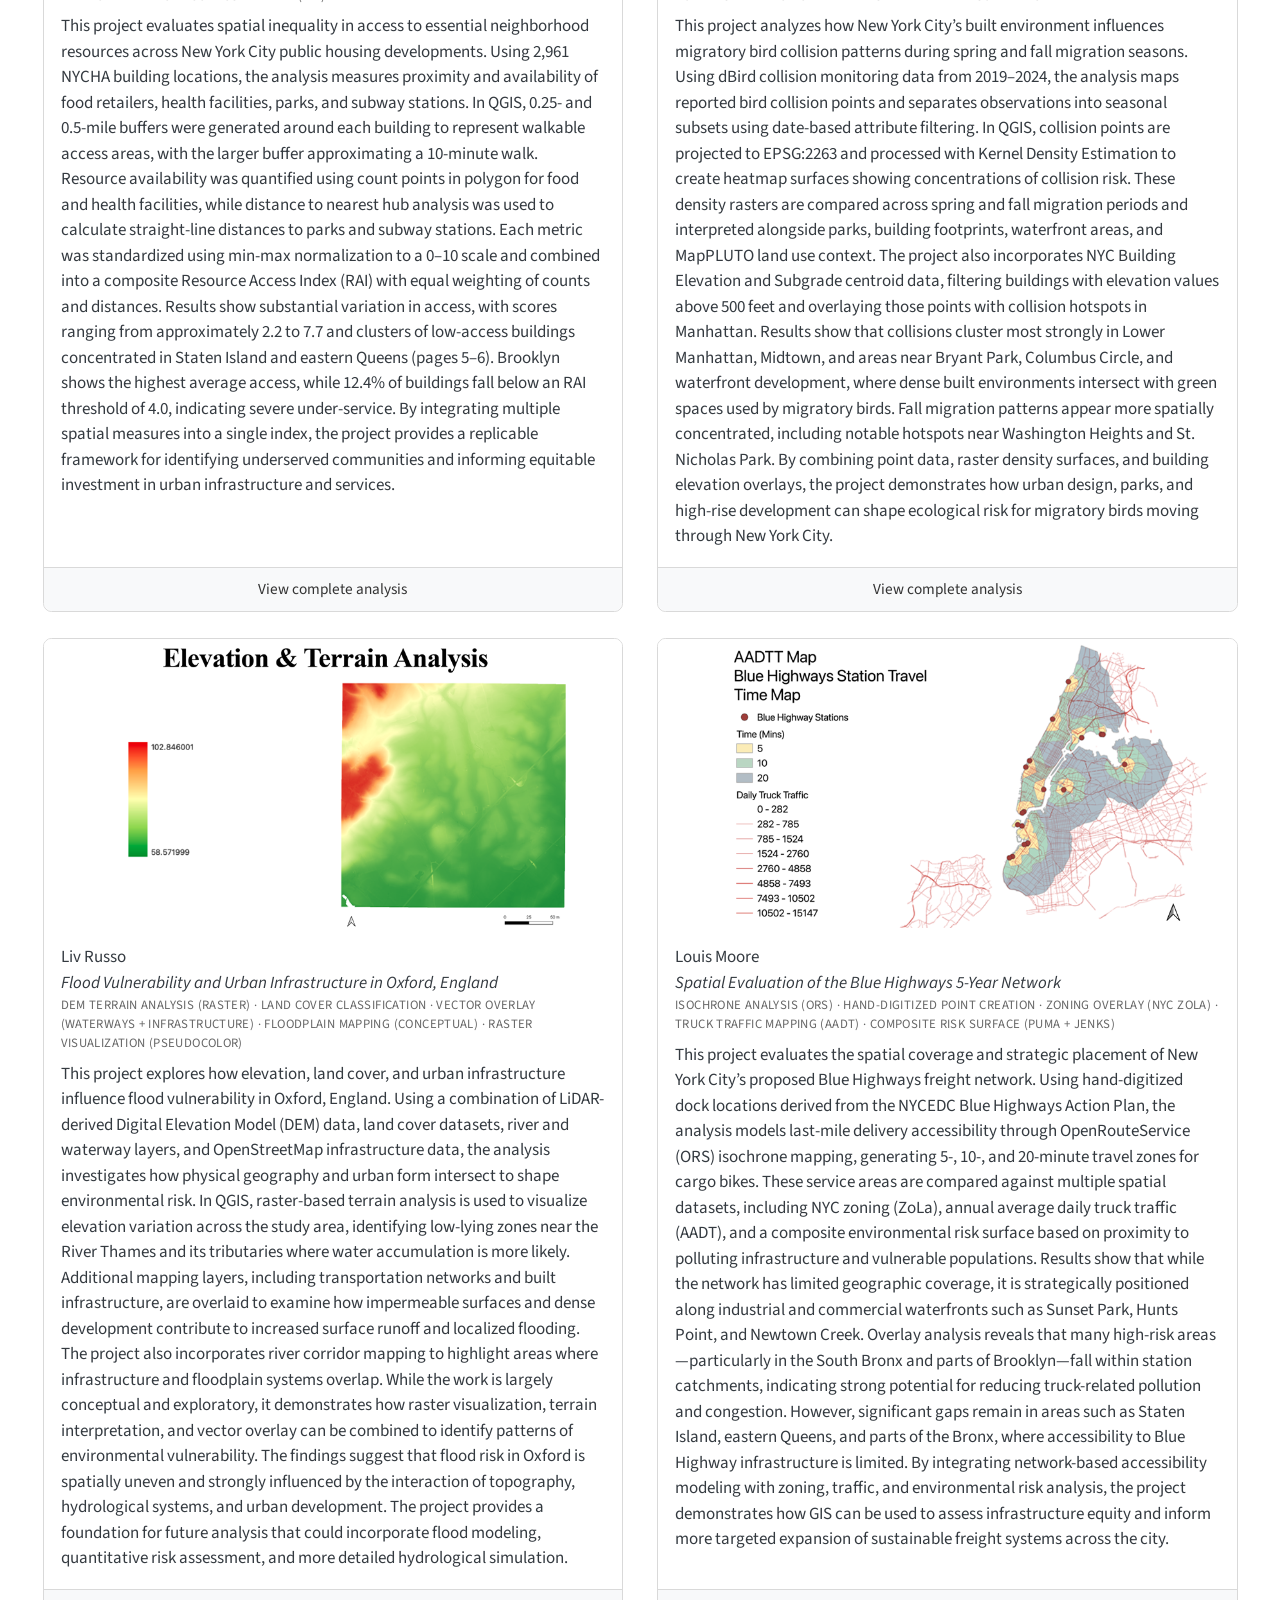
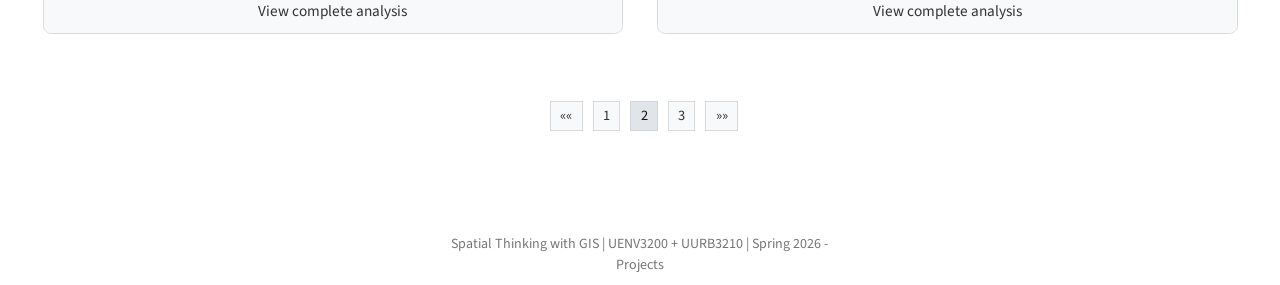
==== commit ffd14886: "Add final student website and assets" ====
--- a/page2.html
+++ b/page2.html
@@ -120,27 +120,27 @@
 
 <div class="col-6">
   <div class="card">
-    <img src="img/placeholder.png" class="card-img-top" alt="Project thumbnail">
+    <img src="img/gb.png" class="card-img-top" alt="Project thumbnail">
 
 <div class="card-body">
   <div class="card-header-text">
-    <div class="card-student">Student Name</div>
+    <div class="card-student">Guilherme Bacchi</div>
     <div class="card-project-title">
-      <em>Project Title</em>
+      <em>Public Transportation Inequality and Social Vulnerability in São Paulo</em>
     </div>
   </div>
 
   <!-- Micro-tags -->
   <div class="card-tags">
-  Aenean commodo · Aenean commodo · Aenean commodo · Aenean commodo · Aenean commodo
+  Zonal Statistics (Raster → Polygon) · Vector Clipping (Municipal Boundaries) · Network Length Calculation · Multi-Layer Overlay Analysis · Raster–Vector Integration (WorldPop + IPVS)
   </div>
 
   <p class="card-text">
-Lorem ipsum dolor sit amet, consectetuer adipiscing elit. Aenean commodo ligula eget dolor. Aenean massa. Cum sociis natoque penatibus et magnis dis parturient montes, nascetur ridiculus mus. Donec quam felis, ultricies nec, pellentesque eu, pretium quis, sem. Nulla consequat massa quis enim. Donec pede justo, fringilla vel, aliquet nec, vulputate eget, arcu. In enim justo, rhoncus ut, imperdiet a, venenatis vitae, justo. Nullam dictum felis eu pede mollis pretium. Integer tincidunt. Cras dapibus. Vivamus elementum semper nisi. Aenean vulputate eleifend tellus. Aenean leo ligula, porttitor eu, consequat vitae, eleifend ac, enim. Aliquam lorem ante, dapibus in, viverra quis, feugiat a, tellus. Phasellus viverra nulla ut metus varius laoreet. Quisque rutrum. Aenean imperdiet. Etiam ultricies nisi vel augue. Curabitur ullamcorper ultricies nisi. Nam eget dui. Etiam</p>
+This project examines how the spatial distribution of public transportation infrastructure in São Paulo relates to patterns of social vulnerability and urban inequality. Using demographic data from IBGE, social vulnerability indicators from the IPVS dataset, transportation networks from GeoSampa, and population density rasters from WorldPop, the analysis integrates vector and raster workflows to evaluate accessibility across selected municipalities. In QGIS, datasets were standardized and clipped to municipal boundaries, with zonal statistics used to calculate average vulnerability values and transportation network metrics such as line length and stop counts within each area. The study compares five municipalities representing varying socioeconomic conditions, revealing clear disparities between central and peripheral zones. Wealthier areas such as Moema and Alto de Pinheiros exhibit lower vulnerability and access to multimodal transit systems, while more vulnerable areas such as Capão Redondo and Iguatemi rely primarily on bus networks and lack subway or train connectivity. Supporting maps, including population density and vulnerability surfaces (page 5), reinforce these spatial patterns. The results demonstrate that transportation infrastructure is unevenly distributed and closely aligned with socio-economic divides, contributing to longer commute times and reduced access to opportunity in peripheral areas. The project highlights how GIS can be used to quantify and visualize infrastructure inequality and support more equitable urban planning strategies.</p>
 </div>
 
     <!-- Full-width bottom CTA -->
-    <a class="card-cta" href="https://google.com/" target="_blank" rel="noopener">
+    <a class="card-cta" href="https://drive.google.com/file/d/1hZSp9ftvEpXgN5D1W9FCE8XwsYGk-noY/view?usp=sharing" target="_blank" rel="noopener">
       View complete analysis
     </a>
   </div>
@@ -148,27 +148,28 @@
 
 <div class="col-6">
   <div class="card">
-    <img src="img/placeholder.png" class="card-img-top" alt="Project thumbnail">
+    <img src="img/sw.png" class="card-img-top" alt="Project thumbnail">
 
 <div class="card-body">
   <div class="card-header-text">
-    <div class="card-student">Student Name</div>
+    <div class="card-student">Sparks Webb</div>
     <div class="card-project-title">
-      <em>Project Title</em>
+      <em>Median Rent, Rent Burden, and Homelessness in the United States</em>
     </div>
   </div>
 
   <!-- Micro-tags -->
   <div class="card-tags">
-  Aenean commodo · Aenean commodo · Aenean commodo · Aenean commodo · Aenean commodo
+  ACS Rent Burden Calculation · County-Level Choropleth Mapping · Severe Rent Burden Mapping · K-Means Clustering · Attribute Join + Field Calculator
   </div>
 
   <p class="card-text">
-Lorem ipsum dolor sit amet, consectetuer adipiscing elit. Aenean commodo ligula eget dolor. Aenean massa. Cum sociis natoque penatibus et magnis dis parturient montes, nascetur ridiculus mus. Donec quam felis, ultricies nec, pellentesque eu, pretium quis, sem. Nulla consequat massa quis enim. Donec pede justo, fringilla vel, aliquet nec, vulputate eget, arcu. In enim justo, rhoncus ut, imperdiet a, venenatis vitae, justo. Nullam dictum felis eu pede mollis pretium. Integer tincidunt. Cras dapibus. Vivamus elementum semper nisi. Aenean vulputate eleifend tellus. Aenean leo ligula, porttitor eu, consequat vitae, eleifend ac, enim. Aliquam lorem ante, dapibus in, viverra quis, feugiat a, tellus. Phasellus viverra nulla ut metus varius laoreet. Quisque rutrum. Aenean imperdiet. Etiam ultricies nisi vel augue. Curabitur ullamcorper ultricies nisi. Nam eget dui. Etiam</p>
+This project examines the spatial relationship between rent burden, median rent, and homelessness risk across the contiguous United States. Using ACS 2018–2022 county-level housing data, the analysis calculates the share of renter households spending 30% or more of income on rent, as well as the share spending 50% or more, to identify standard and severe rent burden. In QGIS, selected ACS housing fields are joined to county polygons using GEOIDFQ, cleaned to remove counties with insufficient data, and mapped using graduated choropleth symbology. Median gross rent is mapped separately, then joined with rent burden values to support a K-means clustering workflow. The clustering analysis groups counties by combined rent burden and median rent, revealing areas where both housing costs and affordability stress are high. Results show that high-rent, high-burden counties are concentrated along the coasts and in major metropolitan regions, including areas associated with large homeless populations. The project uses these financial geographies to argue that homelessness is strongly shaped by structural housing market conditions rather than individual behavior alone. While direct county-level homelessness comparison is limited by the use of Continuum of Care geographies, the project provides a clear spatial framework for identifying areas where prevention-focused housing policy may be most urgent.
+</p>
 </div>
 
     <!-- Full-width bottom CTA -->
-    <a class="card-cta" href="https://google.com/" target="_blank" rel="noopener">
+    <a class="card-cta" href="https://drive.google.com/file/d/1hTEnwPAatvmi-bQ0a0m3TIieJAUnZTRT/view?usp=sharing" target="_blank" rel="noopener">
       View complete analysis
     </a>
   </div>
@@ -176,27 +177,27 @@
 
 <div class="col-6">
   <div class="card">
-    <img src="img/placeholder.png" class="card-img-top" alt="Project thumbnail">
+    <img src="img/aj.png" class="card-img-top" alt="Project thumbnail">
 
 <div class="card-body">
   <div class="card-header-text">
-    <div class="card-student">Student Name</div>
+    <div class="card-student">Adaunis Johnson</div>
     <div class="card-project-title">
-      <em>Project Title</em>
+      <em>Access Denied? A Resource Index for NYC Public Housing</em>
     </div>
   </div>
 
   <!-- Micro-tags -->
   <div class="card-tags">
-  Aenean commodo · Aenean commodo · Aenean commodo · Aenean commodo · Aenean commodo
+  Buffer Analysis ·  Count Points in Polygon · Distance to Nearest (Hub Analysis) · Min-Max Normalization · Composite Index (RAI)
   </div>
 
   <p class="card-text">
-Lorem ipsum dolor sit amet, consectetuer adipiscing elit. Aenean commodo ligula eget dolor. Aenean massa. Cum sociis natoque penatibus et magnis dis parturient montes, nascetur ridiculus mus. Donec quam felis, ultricies nec, pellentesque eu, pretium quis, sem. Nulla consequat massa quis enim. Donec pede justo, fringilla vel, aliquet nec, vulputate eget, arcu. In enim justo, rhoncus ut, imperdiet a, venenatis vitae, justo. Nullam dictum felis eu pede mollis pretium. Integer tincidunt. Cras dapibus. Vivamus elementum semper nisi. Aenean vulputate eleifend tellus. Aenean leo ligula, porttitor eu, consequat vitae, eleifend ac, enim. Aliquam lorem ante, dapibus in, viverra quis, feugiat a, tellus. Phasellus viverra nulla ut metus varius laoreet. Quisque rutrum. Aenean imperdiet. Etiam ultricies nisi vel augue. Curabitur ullamcorper ultricies nisi. Nam eget dui. Etiam</p>
+This project evaluates spatial inequality in access to essential neighborhood resources across New York City public housing developments. Using 2,961 NYCHA building locations, the analysis measures proximity and availability of food retailers, health facilities, parks, and subway stations. In QGIS, 0.25- and 0.5-mile buffers were generated around each building to represent walkable access areas, with the larger buffer approximating a 10-minute walk. Resource availability was quantified using count points in polygon for food and health facilities, while distance to nearest hub analysis was used to calculate straight-line distances to parks and subway stations. Each metric was standardized using min-max normalization to a 0–10 scale and combined into a composite Resource Access Index (RAI) with equal weighting of counts and distances. Results show substantial variation in access, with scores ranging from approximately 2.2 to 7.7 and clusters of low-access buildings concentrated in Staten Island and eastern Queens (pages 5–6). Brooklyn shows the highest average access, while 12.4% of buildings fall below an RAI threshold of 4.0, indicating severe under-service. By integrating multiple spatial measures into a single index, the project provides a replicable framework for identifying underserved communities and informing equitable investment in urban infrastructure and services.</p>
 </div>
 
     <!-- Full-width bottom CTA -->
-    <a class="card-cta" href="https://google.com/" target="_blank" rel="noopener">
+    <a class="card-cta" href="https://drive.google.com/file/d/1D7kZxqBLHtppor2F66ca1YRvLMwlgYfT/view?usp=sharing" target="_blank" rel="noopener">
       View complete analysis
     </a>
   </div>
@@ -204,27 +205,27 @@
 
 <div class="col-6">
   <div class="card">
-    <img src="img/placeholder.png" class="card-img-top" alt="Project thumbnail">
+    <img src="img/mc.png" class="card-img-top" alt="Project thumbnail">
 
 <div class="card-body">
   <div class="card-header-text">
-    <div class="card-student">Student Name</div>
+    <div class="card-student">Maya Carrigan</div>
     <div class="card-project-title">
-      <em>Project Title</em>
+      <em>Mapping Bird Collisions in New York City</em>
     </div>
   </div>
 
   <!-- Micro-tags -->
   <div class="card-tags">
-  Aenean commodo · Aenean commodo · Aenean commodo · Aenean commodo · Aenean commodo
+  Kernel Density Estimation · Seasonal Attribute Filtering · Collision Point Mapping · Building Elevation Overlay · Raster Heatmap Visualization
   </div>
 
   <p class="card-text">
-Lorem ipsum dolor sit amet, consectetuer adipiscing elit. Aenean commodo ligula eget dolor. Aenean massa. Cum sociis natoque penatibus et magnis dis parturient montes, nascetur ridiculus mus. Donec quam felis, ultricies nec, pellentesque eu, pretium quis, sem. Nulla consequat massa quis enim. Donec pede justo, fringilla vel, aliquet nec, vulputate eget, arcu. In enim justo, rhoncus ut, imperdiet a, venenatis vitae, justo. Nullam dictum felis eu pede mollis pretium. Integer tincidunt. Cras dapibus. Vivamus elementum semper nisi. Aenean vulputate eleifend tellus. Aenean leo ligula, porttitor eu, consequat vitae, eleifend ac, enim. Aliquam lorem ante, dapibus in, viverra quis, feugiat a, tellus. Phasellus viverra nulla ut metus varius laoreet. Quisque rutrum. Aenean imperdiet. Etiam ultricies nisi vel augue. Curabitur ullamcorper ultricies nisi. Nam eget dui. Etiam</p>
+This project analyzes how New York City’s built environment influences migratory bird collision patterns during spring and fall migration seasons. Using dBird collision monitoring data from 2019–2024, the analysis maps reported bird collision points and separates observations into seasonal subsets using date-based attribute filtering. In QGIS, collision points are projected to EPSG:2263 and processed with Kernel Density Estimation to create heatmap surfaces showing concentrations of collision risk. These density rasters are compared across spring and fall migration periods and interpreted alongside parks, building footprints, waterfront areas, and MapPLUTO land use context. The project also incorporates NYC Building Elevation and Subgrade centroid data, filtering buildings with elevation values above 500 feet and overlaying those points with collision hotspots in Manhattan. Results show that collisions cluster most strongly in Lower Manhattan, Midtown, and areas near Bryant Park, Columbus Circle, and waterfront development, where dense built environments intersect with green spaces used by migratory birds. Fall migration patterns appear more spatially concentrated, including notable hotspots near Washington Heights and St. Nicholas Park. By combining point data, raster density surfaces, and building elevation overlays, the project demonstrates how urban design, parks, and high-rise development can shape ecological risk for migratory birds moving through New York City.</p>
 </div>
 
     <!-- Full-width bottom CTA -->
-    <a class="card-cta" href="https://google.com/" target="_blank" rel="noopener">
+    <a class="card-cta" href="https://drive.google.com/file/d/1BjPAUaNSoK1j_PmEByw5oX7HuAriW29F/view?usp=sharing" target="_blank" rel="noopener">
       View complete analysis
     </a>
   </div>
@@ -232,27 +233,28 @@
 
 <div class="col-6">
   <div class="card">
-    <img src="img/placeholder.png" class="card-img-top" alt="Project thumbnail">
+    <img src="img/lv.png" class="card-img-top" alt="Project thumbnail">
 
 <div class="card-body">
   <div class="card-header-text">
-    <div class="card-student">Student Name</div>
+    <div class="card-student">Liv Russo</div>
     <div class="card-project-title">
-      <em>Project Title</em>
+      <em>Flood Vulnerability and Urban Infrastructure in Oxford, England</em>
     </div>
   </div>
 
   <!-- Micro-tags -->
   <div class="card-tags">
-  Aenean commodo · Aenean commodo · Aenean commodo · Aenean commodo · Aenean commodo
+  DEM Terrain Analysis (Raster) · Land Cover Classification · Vector Overlay (Waterways + Infrastructure) · Floodplain Mapping (Conceptual) · Raster Visualization (Pseudocolor)
   </div>
 
   <p class="card-text">
-Lorem ipsum dolor sit amet, consectetuer adipiscing elit. Aenean commodo ligula eget dolor. Aenean massa. Cum sociis natoque penatibus et magnis dis parturient montes, nascetur ridiculus mus. Donec quam felis, ultricies nec, pellentesque eu, pretium quis, sem. Nulla consequat massa quis enim. Donec pede justo, fringilla vel, aliquet nec, vulputate eget, arcu. In enim justo, rhoncus ut, imperdiet a, venenatis vitae, justo. Nullam dictum felis eu pede mollis pretium. Integer tincidunt. Cras dapibus. Vivamus elementum semper nisi. Aenean vulputate eleifend tellus. Aenean leo ligula, porttitor eu, consequat vitae, eleifend ac, enim. Aliquam lorem ante, dapibus in, viverra quis, feugiat a, tellus. Phasellus viverra nulla ut metus varius laoreet. Quisque rutrum. Aenean imperdiet. Etiam ultricies nisi vel augue. Curabitur ullamcorper ultricies nisi. Nam eget dui. Etiam</p>
+This project explores how elevation, land cover, and urban infrastructure influence flood vulnerability in Oxford, England. Using a combination of LiDAR-derived Digital Elevation Model (DEM) data, land cover datasets, river and waterway layers, and OpenStreetMap infrastructure data, the analysis investigates how physical geography and urban form intersect to shape environmental risk. In QGIS, raster-based terrain analysis is used to visualize elevation variation across the study area, identifying low-lying zones near the River Thames and its tributaries where water accumulation is more likely. Additional mapping layers, including transportation networks and built infrastructure, are overlaid to examine how impermeable surfaces and dense development contribute to increased surface runoff and localized flooding. The project also incorporates river corridor mapping to highlight areas where infrastructure and floodplain systems overlap. While the work is largely conceptual and exploratory, it demonstrates how raster visualization, terrain interpretation, and vector overlay can be combined to identify patterns of environmental vulnerability. The findings suggest that flood risk in Oxford is spatially uneven and strongly influenced by the interaction of topography, hydrological systems, and urban development. The project provides a foundation for future analysis that could incorporate flood modeling, quantitative risk assessment, and more detailed hydrological simulation.
+</p>
 </div>
 
     <!-- Full-width bottom CTA -->
-    <a class="card-cta" href="https://google.com/" target="_blank" rel="noopener">
+    <a class="card-cta" href="https://drive.google.com/file/d/1YCUgnZ7232IZG0mYijXEJHpd8SXy1Nxd/view?usp=sharing" target="_blank" rel="noopener">
       View complete analysis
     </a>
   </div>
@@ -260,27 +262,28 @@
 
 <div class="col-6">
   <div class="card">
-    <img src="img/placeholder.png" class="card-img-top" alt="Project thumbnail">
+    <img src="img/lm.png" class="card-img-top" alt="Project thumbnail">
 
 <div class="card-body">
   <div class="card-header-text">
-    <div class="card-student">Student Name</div>
+    <div class="card-student">Louis Moore</div>
     <div class="card-project-title">
-      <em>Project Title</em>
+      <em>Spatial Evaluation of the Blue Highways 5-Year Network</em>
     </div>
   </div>
 
   <!-- Micro-tags -->
   <div class="card-tags">
-  Aenean commodo · Aenean commodo · Aenean commodo · Aenean commodo · Aenean commodo
+  Isochrone Analysis (ORS) · Hand-Digitized Point Creation · Zoning Overlay (NYC ZoLa) · Truck Traffic Mapping (AADT) · Composite Risk Surface (PUMA + Jenks)
   </div>
 
   <p class="card-text">
-Lorem ipsum dolor sit amet, consectetuer adipiscing elit. Aenean commodo ligula eget dolor. Aenean massa. Cum sociis natoque penatibus et magnis dis parturient montes, nascetur ridiculus mus. Donec quam felis, ultricies nec, pellentesque eu, pretium quis, sem. Nulla consequat massa quis enim. Donec pede justo, fringilla vel, aliquet nec, vulputate eget, arcu. In enim justo, rhoncus ut, imperdiet a, venenatis vitae, justo. Nullam dictum felis eu pede mollis pretium. Integer tincidunt. Cras dapibus. Vivamus elementum semper nisi. Aenean vulputate eleifend tellus. Aenean leo ligula, porttitor eu, consequat vitae, eleifend ac, enim. Aliquam lorem ante, dapibus in, viverra quis, feugiat a, tellus. Phasellus viverra nulla ut metus varius laoreet. Quisque rutrum. Aenean imperdiet. Etiam ultricies nisi vel augue. Curabitur ullamcorper ultricies nisi. Nam eget dui. Etiam</p>
+This project evaluates the spatial coverage and strategic placement of New York City’s proposed Blue Highways freight network. Using hand-digitized dock locations derived from the NYCEDC Blue Highways Action Plan, the analysis models last-mile delivery accessibility through OpenRouteService (ORS) isochrone mapping, generating 5-, 10-, and 20-minute travel zones for cargo bikes. These service areas are compared against multiple spatial datasets, including NYC zoning (ZoLa), annual average daily truck traffic (AADT), and a composite environmental risk surface based on proximity to polluting infrastructure and vulnerable populations. Results show that while the network has limited geographic coverage, it is strategically positioned along industrial and commercial waterfronts such as Sunset Park, Hunts Point, and Newtown Creek. Overlay analysis reveals that many high-risk areas—particularly in the South Bronx and parts of Brooklyn—fall within station catchments, indicating strong potential for reducing truck-related pollution and congestion. However, significant gaps remain in areas such as Staten Island, eastern Queens, and parts of the Bronx, where accessibility to Blue Highway infrastructure is limited. By integrating network-based accessibility modeling with zoning, traffic, and environmental risk analysis, the project demonstrates how GIS can be used to assess infrastructure equity and inform more targeted expansion of sustainable freight systems across the city.
+</p>
 </div>
 
     <!-- Full-width bottom CTA -->
-    <a class="card-cta" href="https://google.com/" target="_blank" rel="noopener">
+    <a class="card-cta" href="https://drive.google.com/file/d/1m62kdwkNmkBsK09YkfVntqb8XoMCS9QW/view?usp=sharing" target="_blank" rel="noopener">
       View complete analysis
     </a>
   </div>
